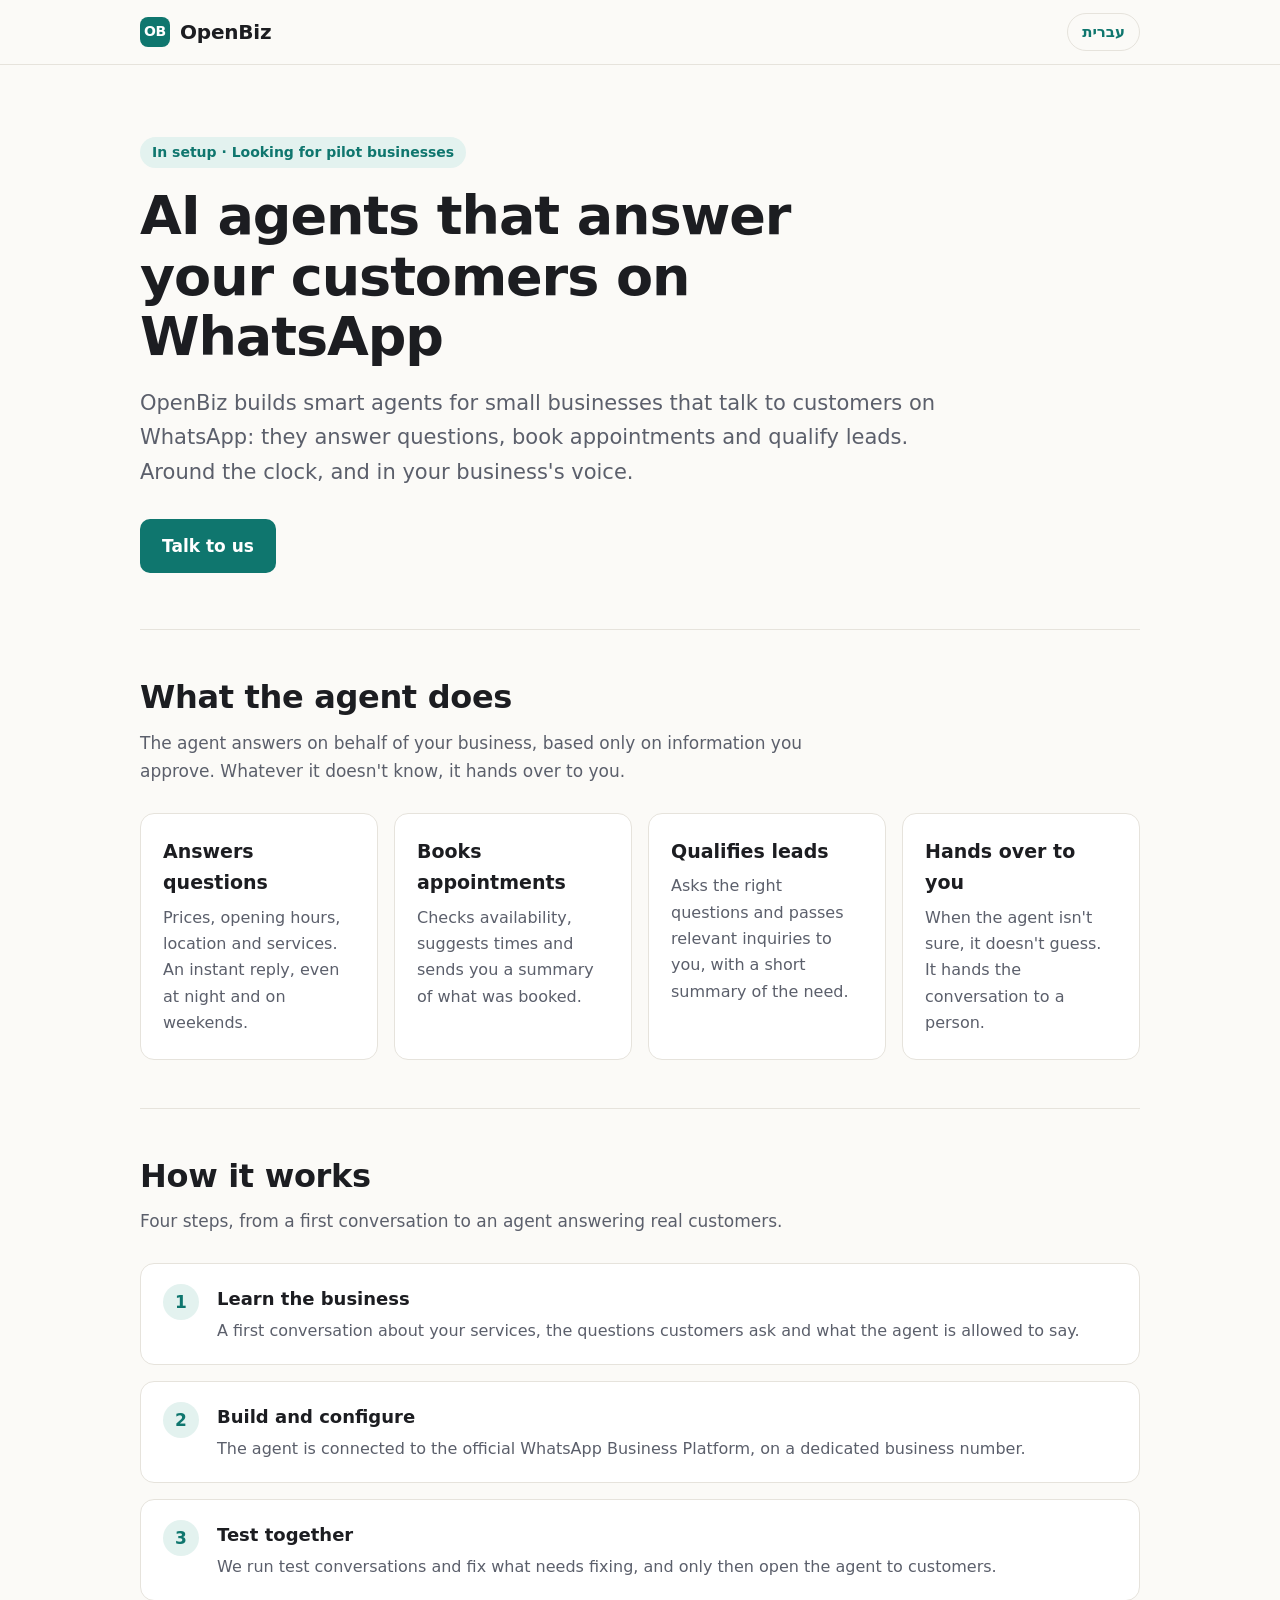
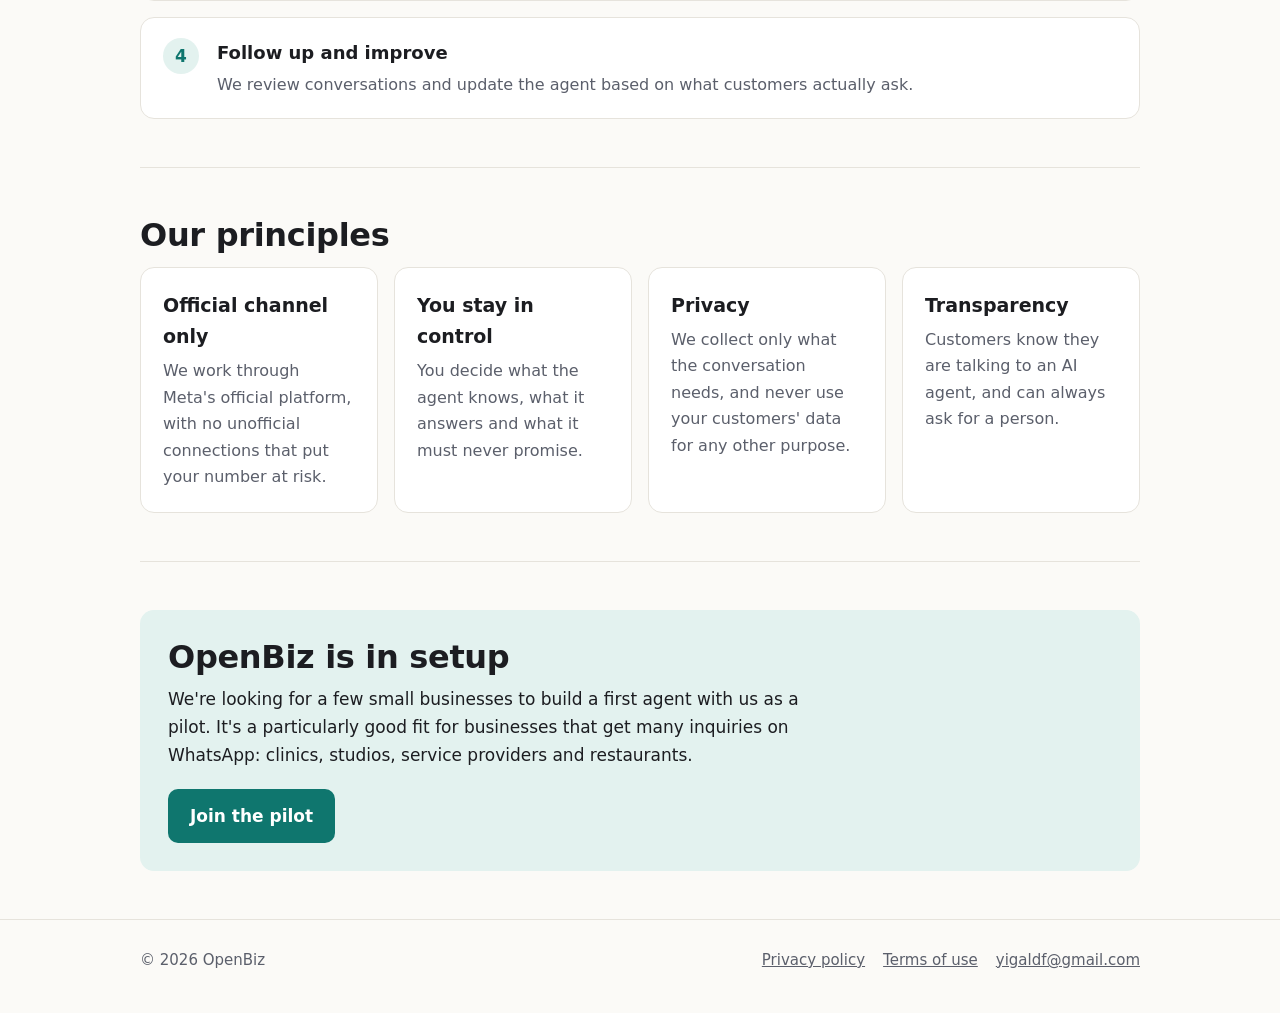
==== en/index.html @ 1d84bdb3 "feat: bilingual OpenBiz landing site with privacy policy, terms and smoke test Co-Authored-By: Claud" ====
<!doctype html>
<html lang="en" dir="ltr">
<head>
  <meta charset="utf-8">
  <meta name="viewport" content="width=device-width, initial-scale=1">
  <title>OpenBiz – AI agents on WhatsApp for small businesses</title>
  <meta name="description" content="OpenBiz builds AI agents that answer small businesses' customers on WhatsApp: answering questions, booking appointments and qualifying leads, through the official WhatsApp Business Platform.">
  <link rel="canonical" href="https://openbiz.co.il/en/">
  <link rel="alternate" hreflang="he" href="https://openbiz.co.il/">
  <link rel="alternate" hreflang="en" href="https://openbiz.co.il/en/">
  <link rel="alternate" hreflang="x-default" href="https://openbiz.co.il/">
  <meta property="og:type" content="website">
  <meta property="og:site_name" content="OpenBiz">
  <meta property="og:title" content="OpenBiz – AI agents on WhatsApp for small businesses">
  <meta property="og:description" content="AI agents that answer your customers on WhatsApp, around the clock and in your business's voice.">
  <meta property="og:url" content="https://openbiz.co.il/en/">
  <meta property="og:locale" content="en_US">
  <link rel="icon" href="../assets/favicon.svg" type="image/svg+xml">
  <link rel="stylesheet" href="../assets/style.css">
</head>
<body>
  <header class="site-header">
    <div class="wrap">
      <a class="brand" href="./"><span class="brand-mark">OB</span><span>OpenBiz</span></a>
      <a class="lang-switch" href="../" hreflang="he" lang="he">עברית</a>
    </div>
  </header>

  <main>
    <div class="wrap">
      <section class="hero">
        <span class="eyebrow">In setup · Looking for pilot businesses</span>
        <h1>AI agents that answer your customers on WhatsApp</h1>
        <p class="lead">OpenBiz builds smart agents for small businesses that talk to customers on WhatsApp: they answer questions, book appointments and qualify leads. Around the clock, and in your business's voice.</p>
        <a class="btn" href="mailto:yigaldf@gmail.com?subject=OpenBiz">Talk to us</a>
      </section>

      <section id="what">
        <h2>What the agent does</h2>
        <p class="section-intro">The agent answers on behalf of your business, based only on information you approve. Whatever it doesn't know, it hands over to you.</p>
        <div class="grid">
          <div class="card">
            <h3>Answers questions</h3>
            <p>Prices, opening hours, location and services. An instant reply, even at night and on weekends.</p>
          </div>
          <div class="card">
            <h3>Books appointments</h3>
            <p>Checks availability, suggests times and sends you a summary of what was booked.</p>
          </div>
          <div class="card">
            <h3>Qualifies leads</h3>
            <p>Asks the right questions and passes relevant inquiries to you, with a short summary of the need.</p>
          </div>
          <div class="card">
            <h3>Hands over to you</h3>
            <p>When the agent isn't sure, it doesn't guess. It hands the conversation to a person.</p>
          </div>
        </div>
      </section>

      <section id="how">
        <h2>How it works</h2>
        <p class="section-intro">Four steps, from a first conversation to an agent answering real customers.</p>
        <ol class="steps">
          <li><div><h3>Learn the business</h3><p>A first conversation about your services, the questions customers ask and what the agent is allowed to say.</p></div></li>
          <li><div><h3>Build and configure</h3><p>The agent is connected to the official WhatsApp Business Platform, on a dedicated business number.</p></div></li>
          <li><div><h3>Test together</h3><p>We run test conversations and fix what needs fixing, and only then open the agent to customers.</p></div></li>
          <li><div><h3>Follow up and improve</h3><p>We review conversations and update the agent based on what customers actually ask.</p></div></li>
        </ol>
      </section>

      <section id="principles">
        <h2>Our principles</h2>
        <div class="grid">
          <div class="card">
            <h3>Official channel only</h3>
            <p>We work through Meta's official platform, with no unofficial connections that put your number at risk.</p>
          </div>
          <div class="card">
            <h3>You stay in control</h3>
            <p>You decide what the agent knows, what it answers and what it must never promise.</p>
          </div>
          <div class="card">
            <h3>Privacy</h3>
            <p>We collect only what the conversation needs, and never use your customers' data for any other purpose.</p>
          </div>
          <div class="card">
            <h3>Transparency</h3>
            <p>Customers know they are talking to an AI agent, and can always ask for a person.</p>
          </div>
        </div>
      </section>

      <section id="contact">
        <div class="callout">
          <h2>OpenBiz is in setup</h2>
          <p>We're looking for a few small businesses to build a first agent with us as a pilot. It's a particularly good fit for businesses that get many inquiries on WhatsApp: clinics, studios, service providers and restaurants.</p>
          <a class="btn" href="mailto:yigaldf@gmail.com?subject=OpenBiz%20pilot">Join the pilot</a>
        </div>
      </section>
    </div>
  </main>

  <footer class="site-footer">
    <div class="wrap">
      <span>© 2026 OpenBiz</span>
      <nav>
        <a href="privacy/">Privacy policy</a>
        <a href="terms/">Terms of use</a>
        <a href="mailto:yigaldf@gmail.com">yigaldf@gmail.com</a>
      </nav>
    </div>
  </footer>
</body>
</html>
---- assets/style.css ----
:root {
  --bg: #fbfaf7;
  --surface: #ffffff;
  --text: #1c1d21;
  --muted: #5b5f6b;
  --line: #e6e3dc;
  --accent: #0f766e;
  --accent-ink: #ffffff;
  --accent-soft: #e3f2ef;
  --radius: 14px;
  --max: 1040px;
  --font: "Heebo", system-ui, -apple-system, "Segoe UI", Arial, sans-serif;
}

@media (prefers-color-scheme: dark) {
  :root {
    --bg: #131417;
    --surface: #1b1d21;
    --text: #ecebe7;
    --muted: #a3a6ad;
    --line: #2c2f35;
    --accent: #2dd4bf;
    --accent-ink: #0b1f1d;
    --accent-soft: #16302d;
  }
}

* { box-sizing: border-box; }

html { -webkit-text-size-adjust: 100%; }

body {
  margin: 0;
  background: var(--bg);
  color: var(--text);
  font-family: var(--font);
  font-size: 17px;
  line-height: 1.65;
}

a { color: var(--accent); }
a:hover { text-decoration-thickness: 2px; }

.wrap {
  max-width: var(--max);
  margin: 0 auto;
  padding: 0 20px;
}

/* Header */
.site-header {
  border-bottom: 1px solid var(--line);
  background: var(--bg);
}
.site-header .wrap {
  display: flex;
  align-items: center;
  justify-content: space-between;
  gap: 16px;
  min-height: 64px;
}
.brand {
  display: inline-flex;
  align-items: center;
  gap: 10px;
  font-weight: 800;
  font-size: 20px;
  color: var(--text);
  text-decoration: none;
  letter-spacing: -0.01em;
}
.brand-mark {
  width: 30px;
  height: 30px;
  border-radius: 8px;
  background: var(--accent);
  color: var(--accent-ink);
  display: grid;
  place-items: center;
  font-size: 14px;
  font-weight: 800;
  direction: ltr;
}
.lang-switch {
  font-size: 15px;
  font-weight: 600;
  text-decoration: none;
  border: 1px solid var(--line);
  border-radius: 999px;
  padding: 6px 14px;
}

/* Hero */
.hero { padding: 72px 0 56px; }
.eyebrow {
  display: inline-block;
  background: var(--accent-soft);
  color: var(--accent);
  font-weight: 700;
  font-size: 14px;
  border-radius: 999px;
  padding: 4px 12px;
  margin-bottom: 18px;
}
.hero h1 {
  font-size: clamp(32px, 6vw, 54px);
  line-height: 1.12;
  margin: 0 0 18px;
  letter-spacing: -0.02em;
  max-width: 18ch;
}
.hero p.lead {
  font-size: clamp(18px, 2.4vw, 21px);
  color: var(--muted);
  max-width: 60ch;
  margin: 0 0 30px;
}
.btn {
  display: inline-block;
  background: var(--accent);
  color: var(--accent-ink);
  font-weight: 700;
  text-decoration: none;
  border-radius: 10px;
  padding: 13px 22px;
}
.btn:hover { filter: brightness(1.06); }

/* Sections */
section { padding: 48px 0; }
section + section { border-top: 1px solid var(--line); }
h2 {
  font-size: clamp(24px, 3.4vw, 32px);
  line-height: 1.2;
  margin: 0 0 12px;
  letter-spacing: -0.01em;
}
.section-intro {
  color: var(--muted);
  max-width: 62ch;
  margin: 0 0 28px;
}

.grid {
  display: grid;
  grid-template-columns: repeat(auto-fit, minmax(230px, 1fr));
  gap: 16px;
}
.card {
  background: var(--surface);
  border: 1px solid var(--line);
  border-radius: var(--radius);
  padding: 22px;
}
.card h3 { margin: 0 0 6px; font-size: 19px; }
.card p { margin: 0; color: var(--muted); font-size: 16px; }

.steps {
  list-style: none;
  padding: 0;
  margin: 0;
  counter-reset: step;
  display: grid;
  gap: 16px;
}
.steps li {
  counter-increment: step;
  background: var(--surface);
  border: 1px solid var(--line);
  border-radius: var(--radius);
  padding: 20px 22px;
  display: grid;
  grid-template-columns: 40px 1fr;
  gap: 14px;
  align-items: start;
}
.steps li::before {
  content: counter(step);
  width: 36px;
  height: 36px;
  border-radius: 50%;
  background: var(--accent-soft);
  color: var(--accent);
  font-weight: 800;
  display: grid;
  place-items: center;
}
.steps h3 { margin: 0 0 4px; font-size: 18px; }
.steps p { margin: 0; color: var(--muted); font-size: 16px; }

.callout {
  background: var(--accent-soft);
  border-radius: var(--radius);
  padding: 28px;
}
.callout h2 { margin-bottom: 8px; }
.callout p { margin: 0 0 20px; max-width: 62ch; }

/* Legal pages */
.doc { padding: 48px 0 64px; max-width: 760px; }
.doc h1 { font-size: clamp(28px, 4.5vw, 40px); line-height: 1.15; margin: 0 0 6px; }
.doc .updated { color: var(--muted); margin: 0 0 32px; font-size: 15px; }
.doc h2 { font-size: 22px; margin: 36px 0 8px; }
.doc ul { padding-inline-start: 22px; }
.doc li { margin-bottom: 6px; }
.doc .note {
  border-inline-start: 4px solid var(--accent);
  background: var(--surface);
  padding: 14px 18px;
  border-radius: 8px;
  color: var(--muted);
}

/* Footer */
.site-footer {
  border-top: 1px solid var(--line);
  padding: 28px 0 40px;
  color: var(--muted);
  font-size: 15px;
}
.site-footer .wrap {
  display: flex;
  flex-wrap: wrap;
  gap: 10px 22px;
  justify-content: space-between;
}
.site-footer nav { display: flex; flex-wrap: wrap; gap: 8px 18px; }
.site-footer a { color: var(--muted); }

.ltr { direction: ltr; unicode-bidi: isolate; }

@media (max-width: 560px) {
  body { font-size: 16px; }
  .hero { padding: 48px 0 40px; }
  section { padding: 36px 0; }
  .callout { padding: 22px; }
}
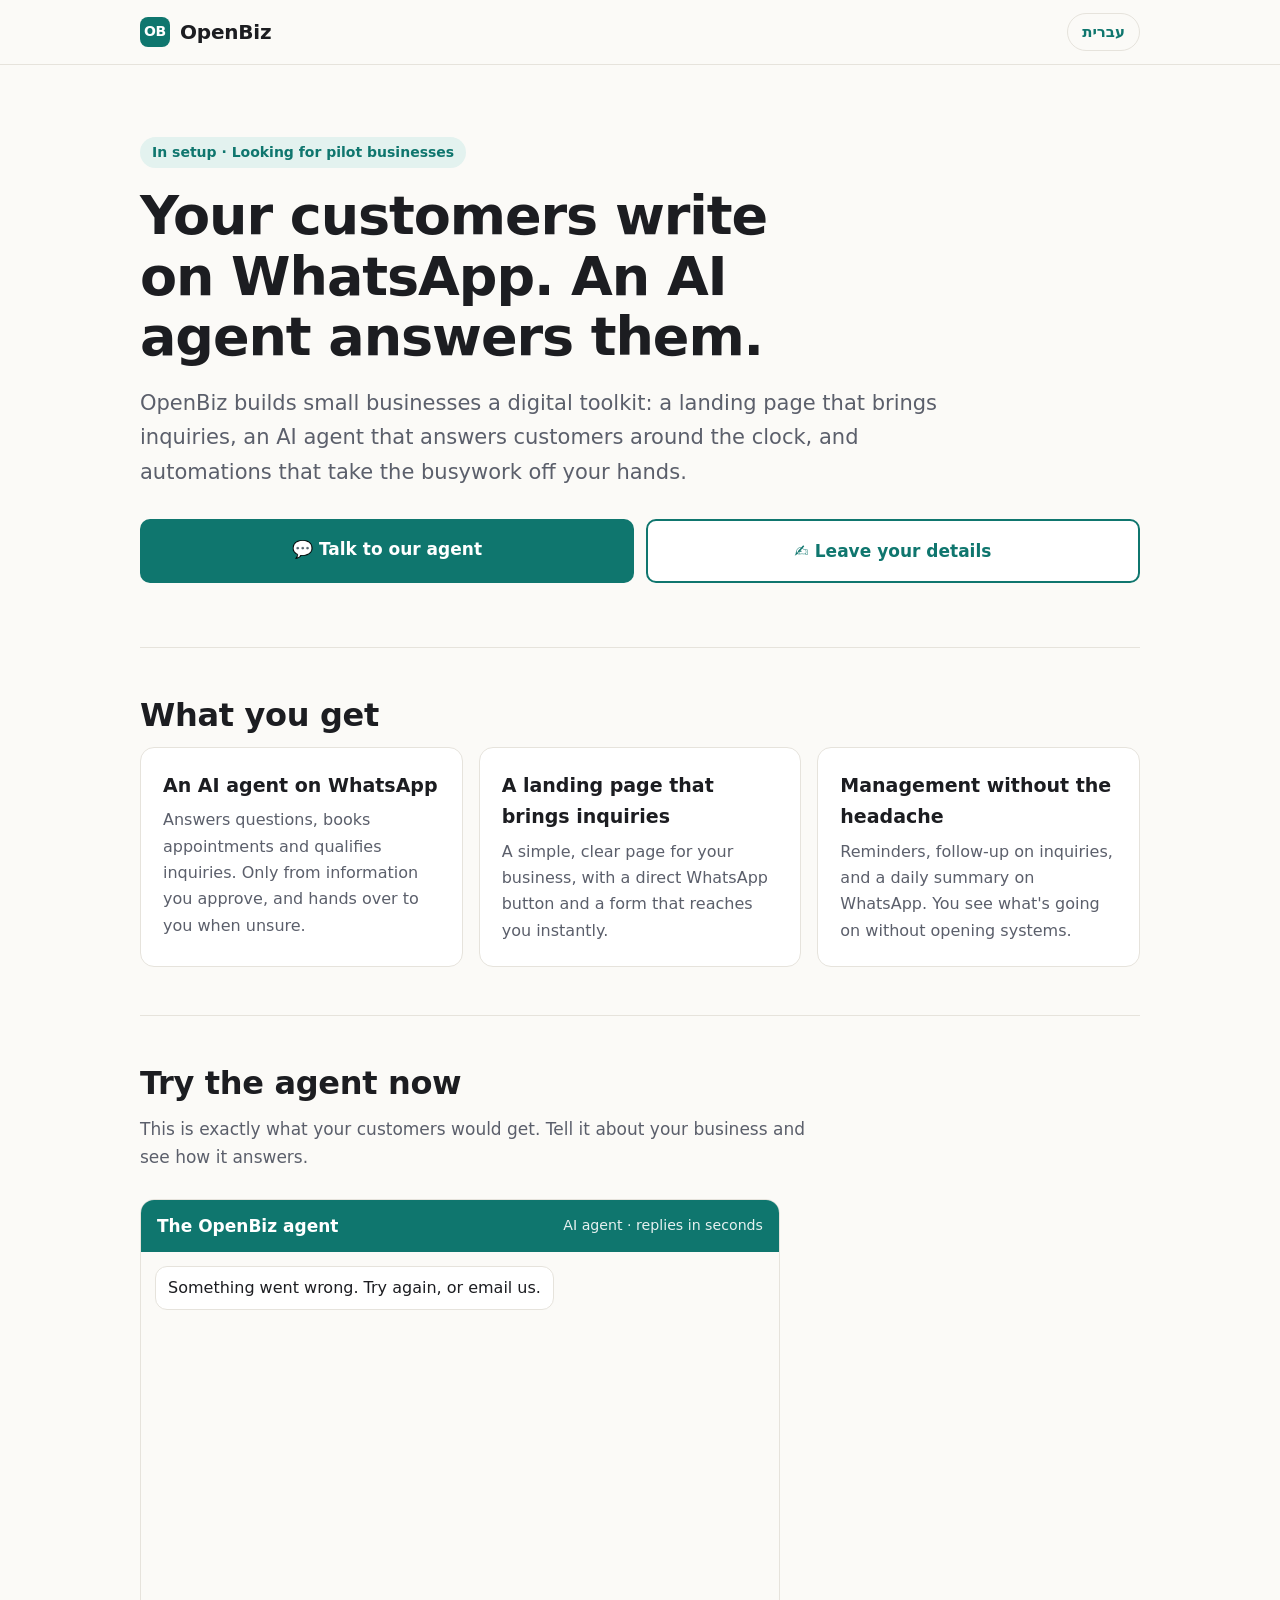
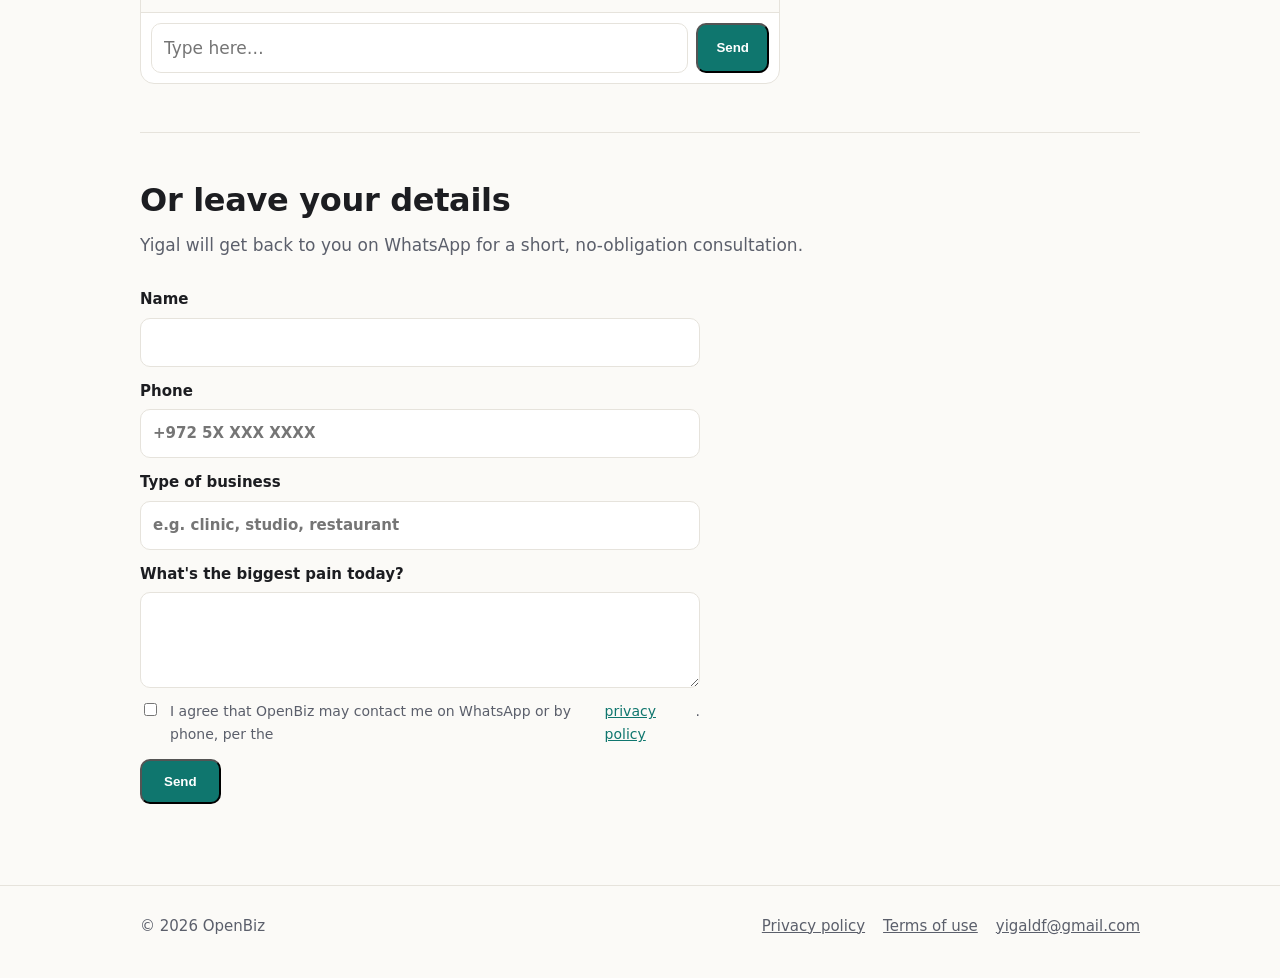
==== commit b36624fa: "feat: site v2 — direct landing page with contact form, in-page agent chat, hidden WhatsApp button (h" ====
--- a/en/index.html
+++ b/en/index.html
@@ -3,22 +3,22 @@
 <head>
   <meta charset="utf-8">
   <meta name="viewport" content="width=device-width, initial-scale=1">
-  <title>OpenBiz – AI agents on WhatsApp for small businesses</title>
-  <meta name="description" content="OpenBiz builds AI agents that answer small businesses' customers on WhatsApp: answering questions, booking appointments and qualifying leads, through the official WhatsApp Business Platform.">
+  <title>OpenBiz – AI agents for small businesses</title>
+  <meta name="description" content="OpenBiz builds small businesses a digital toolkit: a landing page, customer acquisition, and an AI agent that answers customers on WhatsApp. Talk to our agent now.">
   <link rel="canonical" href="https://openbiz.co.il/en/">
   <link rel="alternate" hreflang="he" href="https://openbiz.co.il/">
   <link rel="alternate" hreflang="en" href="https://openbiz.co.il/en/">
   <link rel="alternate" hreflang="x-default" href="https://openbiz.co.il/">
   <meta property="og:type" content="website">
   <meta property="og:site_name" content="OpenBiz">
-  <meta property="og:title" content="OpenBiz – AI agents on WhatsApp for small businesses">
-  <meta property="og:description" content="AI agents that answer your customers on WhatsApp, around the clock and in your business's voice.">
+  <meta property="og:title" content="OpenBiz – AI agents for small businesses">
+  <meta property="og:description" content="A landing page, customer acquisition and an AI agent on WhatsApp. Talk to our agent now.">
   <meta property="og:url" content="https://openbiz.co.il/en/">
   <meta property="og:locale" content="en_US">
   <link rel="icon" href="../assets/favicon.svg" type="image/svg+xml">
   <link rel="stylesheet" href="../assets/style.css">
 </head>
-<body>
+<body data-api="https://api.openbiz.co.il" data-whatsapp="">
   <header class="site-header">
     <div class="wrap">
       <a class="brand" href="./"><span class="brand-mark">OB</span><span>OpenBiz</span></a>
@@ -30,73 +30,59 @@
     <div class="wrap">
       <section class="hero">
         <span class="eyebrow">In setup · Looking for pilot businesses</span>
-        <h1>AI agents that answer your customers on WhatsApp</h1>
-        <p class="lead">OpenBiz builds smart agents for small businesses that talk to customers on WhatsApp: they answer questions, book appointments and qualify leads. Around the clock, and in your business's voice.</p>
-        <a class="btn" href="mailto:yigaldf@gmail.com?subject=OpenBiz">Talk to us</a>
+        <h1>Your customers write on WhatsApp. An AI agent answers them.</h1>
+        <p class="lead">OpenBiz builds small businesses a digital toolkit: a landing page that brings inquiries, an AI agent that answers customers around the clock, and automations that take the busywork off your hands.</p>
+        <div class="entries">
+          <a class="btn" href="#chat" data-open-chat>💬 Talk to our agent</a>
+          <a class="btn secondary" href="#contact">✍️ Leave your details</a>
+          <a class="btn secondary" data-wa-link href="#" hidden target="_blank" rel="noopener">📱 WhatsApp</a>
+        </div>
       </section>
 
       <section id="what">
-        <h2>What the agent does</h2>
-        <p class="section-intro">The agent answers on behalf of your business, based only on information you approve. Whatever it doesn't know, it hands over to you.</p>
+        <h2>What you get</h2>
         <div class="grid">
           <div class="card">
-            <h3>Answers questions</h3>
-            <p>Prices, opening hours, location and services. An instant reply, even at night and on weekends.</p>
+            <h3>An AI agent on WhatsApp</h3>
+            <p>Answers questions, books appointments and qualifies inquiries. Only from information you approve, and hands over to you when unsure.</p>
           </div>
           <div class="card">
-            <h3>Books appointments</h3>
-            <p>Checks availability, suggests times and sends you a summary of what was booked.</p>
+            <h3>A landing page that brings inquiries</h3>
+            <p>A simple, clear page for your business, with a direct WhatsApp button and a form that reaches you instantly.</p>
           </div>
           <div class="card">
-            <h3>Qualifies leads</h3>
-            <p>Asks the right questions and passes relevant inquiries to you, with a short summary of the need.</p>
-          </div>
-          <div class="card">
-            <h3>Hands over to you</h3>
-            <p>When the agent isn't sure, it doesn't guess. It hands the conversation to a person.</p>
+            <h3>Management without the headache</h3>
+            <p>Reminders, follow-up on inquiries, and a daily summary on WhatsApp. You see what's going on without opening systems.</p>
           </div>
         </div>
       </section>
 
-      <section id="how">
-        <h2>How it works</h2>
-        <p class="section-intro">Four steps, from a first conversation to an agent answering real customers.</p>
-        <ol class="steps">
-          <li><div><h3>Learn the business</h3><p>A first conversation about your services, the questions customers ask and what the agent is allowed to say.</p></div></li>
-          <li><div><h3>Build and configure</h3><p>The agent is connected to the official WhatsApp Business Platform, on a dedicated business number.</p></div></li>
-          <li><div><h3>Test together</h3><p>We run test conversations and fix what needs fixing, and only then open the agent to customers.</p></div></li>
-          <li><div><h3>Follow up and improve</h3><p>We review conversations and update the agent based on what customers actually ask.</p></div></li>
-        </ol>
-      </section>
-
-      <section id="principles">
-        <h2>Our principles</h2>
-        <div class="grid">
-          <div class="card">
-            <h3>Official channel only</h3>
-            <p>We work through Meta's official platform, with no unofficial connections that put your number at risk.</p>
-          </div>
-          <div class="card">
-            <h3>You stay in control</h3>
-            <p>You decide what the agent knows, what it answers and what it must never promise.</p>
-          </div>
-          <div class="card">
-            <h3>Privacy</h3>
-            <p>We collect only what the conversation needs, and never use your customers' data for any other purpose.</p>
-          </div>
-          <div class="card">
-            <h3>Transparency</h3>
-            <p>Customers know they are talking to an AI agent, and can always ask for a person.</p>
+      <section id="chat-section">
+        <h2>Try the agent now</h2>
+        <p class="section-intro">This is exactly what your customers would get. Tell it about your business and see how it answers.</p>
+        <div class="chat" id="chat">
+          <div class="chat-head"><span>The OpenBiz agent</span><small>AI agent · replies in seconds</small></div>
+          <div class="chat-log" aria-live="polite"></div>
+          <div class="chat-input">
+            <input type="text" placeholder="Type here…" autocomplete="off" aria-label="Message to the agent">
+            <button type="button" class="btn">Send</button>
           </div>
         </div>
       </section>
 
       <section id="contact">
-        <div class="callout">
-          <h2>OpenBiz is in setup</h2>
-          <p>We're looking for a few small businesses to build a first agent with us as a pilot. It's a particularly good fit for businesses that get many inquiries on WhatsApp: clinics, studios, service providers and restaurants.</p>
-          <a class="btn" href="mailto:yigaldf@gmail.com?subject=OpenBiz%20pilot">Join the pilot</a>
-        </div>
+        <h2>Or leave your details</h2>
+        <p class="section-intro">Yigal will get back to you on WhatsApp for a short, no-obligation consultation.</p>
+        <form class="form" id="lead-form" novalidate>
+          <label>Name <input name="name" type="text" required maxlength="120" autocomplete="name"></label>
+          <label>Phone <input name="phone" type="tel" required maxlength="40" autocomplete="tel" placeholder="+972 5X XXX XXXX"></label>
+          <label>Type of business <input name="business_type" type="text" required maxlength="120" placeholder="e.g. clinic, studio, restaurant"></label>
+          <label>What's the biggest pain today? <textarea name="message" maxlength="2000"></textarea></label>
+          <div class="hp" aria-hidden="true"><label>Website <input name="website" type="text" tabindex="-1" autocomplete="off"></label></div>
+          <label class="consent"><input name="consent" type="checkbox" required> I agree that OpenBiz may contact me on WhatsApp or by phone, per the <a href="privacy/">privacy policy</a>.</label>
+          <div><button type="submit" class="btn">Send</button></div>
+          <div class="status" id="lead-status" aria-live="polite"></div>
+        </form>
       </section>
     </div>
   </main>
@@ -111,5 +97,6 @@
       </nav>
     </div>
   </footer>
+  <script src="../assets/site.js" defer></script>
 </body>
 </html>
--- a/assets/style.css
+++ b/assets/style.css
@@ -235,3 +235,36 @@
   section { padding: 36px 0; }
   .callout { padding: 22px; }
 }
+
+/* ---------- v2: entry buttons, form, chat ---------- */
+.entries { display: grid; grid-template-columns: repeat(auto-fit, minmax(200px, 1fr)); gap: 12px; margin: 28px 0 8px; }
+.entries .btn { text-align: center; padding: 16px 18px; font-size: 17px; }
+.entries .btn.secondary { background: var(--surface); color: var(--accent); border: 2px solid var(--accent); }
+.entries .btn[hidden] { display: none; }
+
+.form { display: grid; gap: 12px; max-width: 560px; }
+.form label { display: grid; gap: 6px; font-weight: 600; font-size: 15px; }
+.form input, .form textarea {
+  font: inherit; padding: 11px 12px; border: 1px solid var(--line); border-radius: 10px;
+  background: var(--surface); color: var(--text);
+}
+.form textarea { min-height: 96px; resize: vertical; }
+.form .consent { display: flex; gap: 10px; align-items: flex-start; font-weight: 400; font-size: 14px; color: var(--muted); }
+.form .consent input { margin-top: 3px; }
+.form .hp { position: absolute; width: 1px; height: 1px; overflow: hidden; clip: rect(0 0 0 0); clip-path: inset(50%); white-space: nowrap; }
+.status { min-height: 1.4em; font-size: 15px; }
+.status.ok { color: var(--accent); font-weight: 600; }
+.status.err { color: #b42318; }
+
+.chat { background: var(--surface); border: 1px solid var(--line); border-radius: var(--radius); overflow: hidden; max-width: 640px; }
+.chat-head { background: var(--accent); color: var(--accent-ink); padding: 12px 16px; font-weight: 700; display: flex; justify-content: space-between; align-items: center; }
+.chat-head small { font-weight: 400; opacity: .9; }
+.chat-log { height: 360px; overflow-y: auto; padding: 14px; display: flex; flex-direction: column; gap: 8px; background: var(--bg); }
+.chat .msg { max-width: 85%; padding: 9px 12px; border-radius: 12px; line-height: 1.5; white-space: pre-wrap; font-size: 16px; }
+.chat .msg.bot { background: var(--surface); border: 1px solid var(--line); align-self: flex-start; }
+.chat .msg.me { background: var(--accent-soft); align-self: flex-end; }
+.chat .msg.typing { color: var(--muted); font-style: italic; }
+.chat-input { display: flex; gap: 8px; padding: 10px; border-top: 1px solid var(--line); }
+.chat-input input { flex: 1; font: inherit; padding: 10px 12px; border: 1px solid var(--line); border-radius: 10px; background: var(--surface); color: var(--text); }
+.chat-input button { padding: 10px 18px; }
+@media (max-width: 560px) { .chat-log { height: 300px; } }
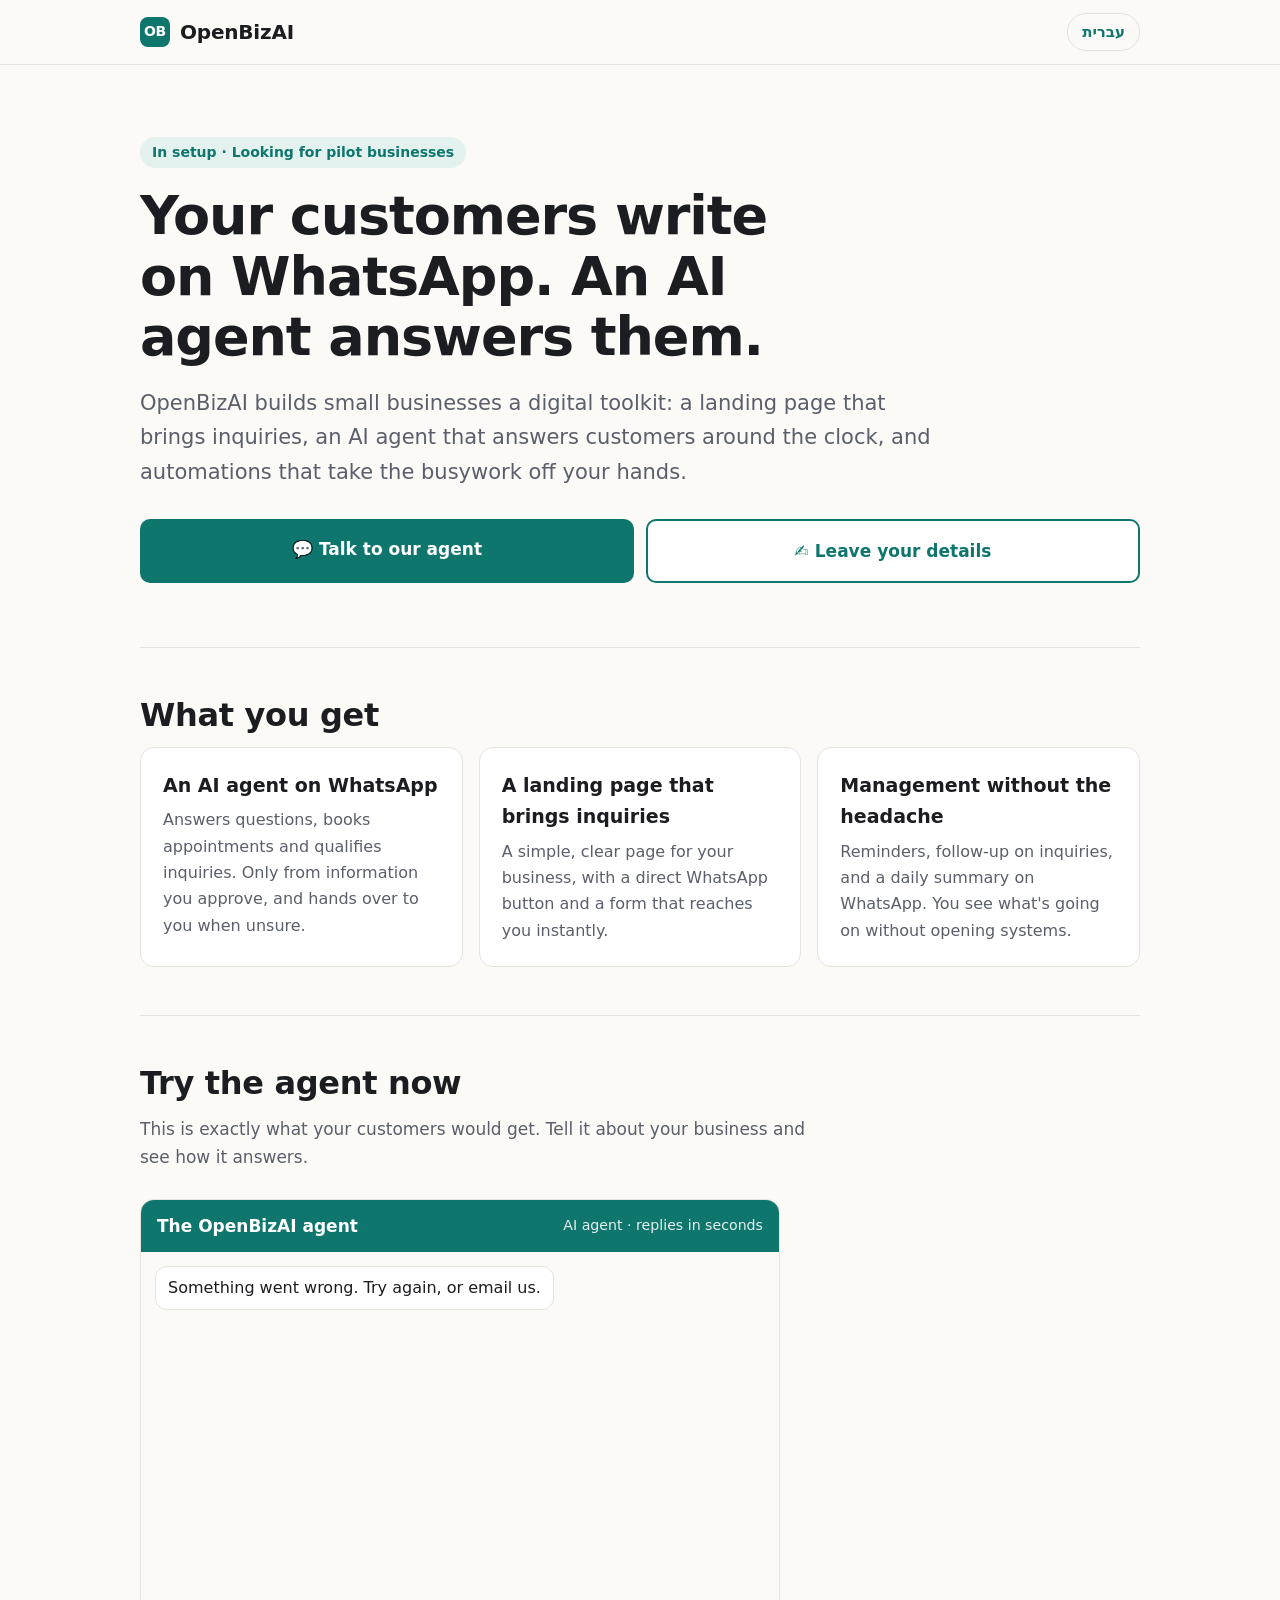
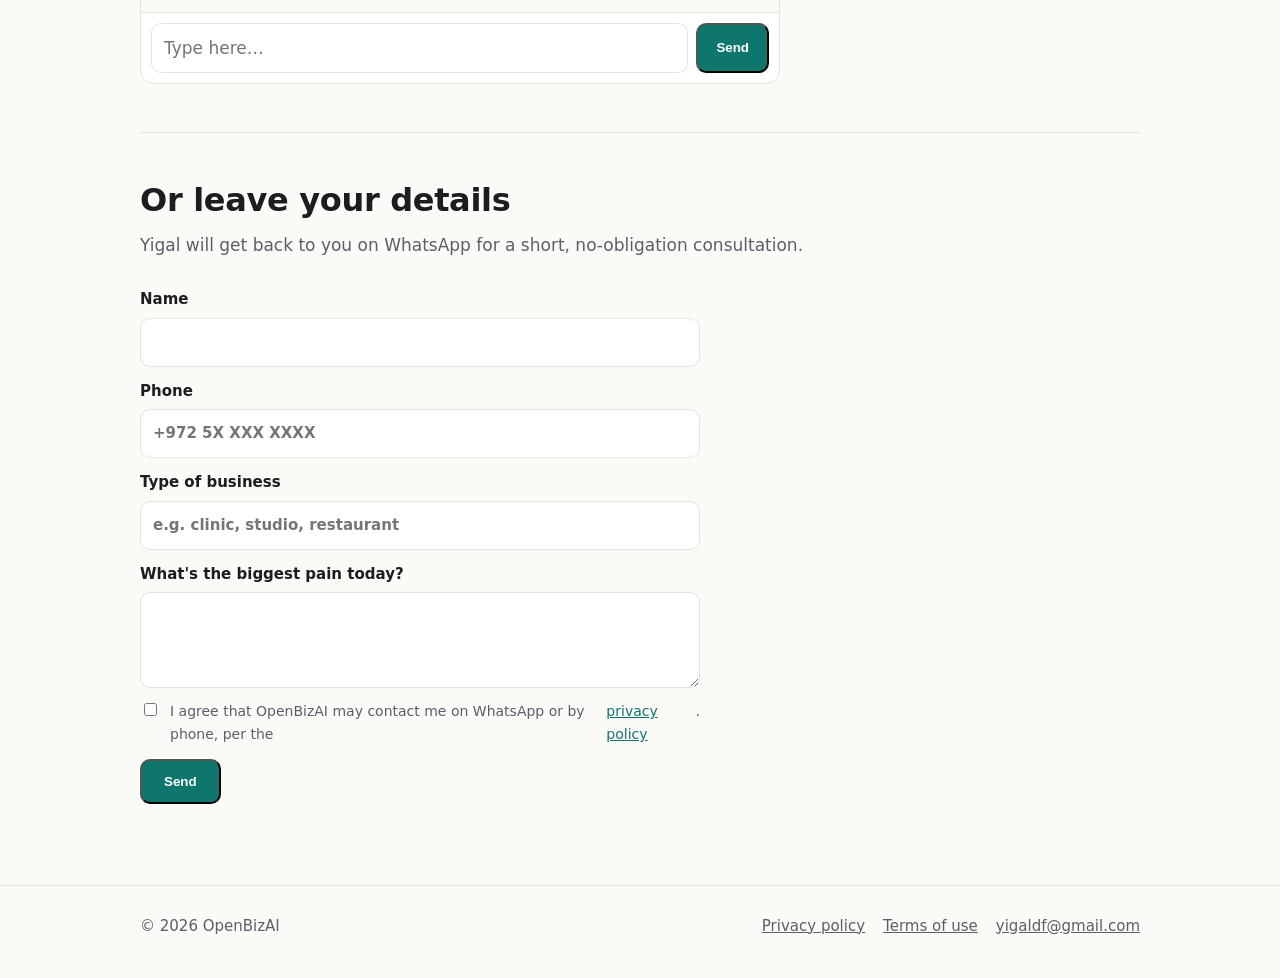
==== commit bfa56a98: "Rebrand to OpenBizAI Co-Authored-By: Claude Fable 5.1 <noreply@anthropic.com>" ====
--- a/en/index.html
+++ b/en/index.html
@@ -3,15 +3,15 @@
 <head>
   <meta charset="utf-8">
   <meta name="viewport" content="width=device-width, initial-scale=1">
-  <title>OpenBiz – AI agents for small businesses</title>
-  <meta name="description" content="OpenBiz builds small businesses a digital toolkit: a landing page, customer acquisition, and an AI agent that answers customers on WhatsApp. Talk to our agent now.">
+  <title>OpenBizAI – AI agents for small businesses</title>
+  <meta name="description" content="OpenBizAI builds small businesses a digital toolkit: a landing page, customer acquisition, and an AI agent that answers customers on WhatsApp. Talk to our agent now.">
   <link rel="canonical" href="https://openbiz.co.il/en/">
   <link rel="alternate" hreflang="he" href="https://openbiz.co.il/">
   <link rel="alternate" hreflang="en" href="https://openbiz.co.il/en/">
   <link rel="alternate" hreflang="x-default" href="https://openbiz.co.il/">
   <meta property="og:type" content="website">
-  <meta property="og:site_name" content="OpenBiz">
-  <meta property="og:title" content="OpenBiz – AI agents for small businesses">
+  <meta property="og:site_name" content="OpenBizAI">
+  <meta property="og:title" content="OpenBizAI – AI agents for small businesses">
   <meta property="og:description" content="A landing page, customer acquisition and an AI agent on WhatsApp. Talk to our agent now.">
   <meta property="og:url" content="https://openbiz.co.il/en/">
   <meta property="og:locale" content="en_US">
@@ -21,7 +21,7 @@
 <body data-api="https://api.openbiz.co.il" data-whatsapp="">
   <header class="site-header">
     <div class="wrap">
-      <a class="brand" href="./"><span class="brand-mark">OB</span><span>OpenBiz</span></a>
+      <a class="brand" href="./"><span class="brand-mark">OB</span><span>OpenBizAI</span></a>
       <a class="lang-switch" href="../" hreflang="he" lang="he">עברית</a>
     </div>
   </header>
@@ -31,7 +31,7 @@
       <section class="hero">
         <span class="eyebrow">In setup · Looking for pilot businesses</span>
         <h1>Your customers write on WhatsApp. An AI agent answers them.</h1>
-        <p class="lead">OpenBiz builds small businesses a digital toolkit: a landing page that brings inquiries, an AI agent that answers customers around the clock, and automations that take the busywork off your hands.</p>
+        <p class="lead">OpenBizAI builds small businesses a digital toolkit: a landing page that brings inquiries, an AI agent that answers customers around the clock, and automations that take the busywork off your hands.</p>
         <div class="entries">
           <a class="btn" href="#chat" data-open-chat>💬 Talk to our agent</a>
           <a class="btn secondary" href="#contact">✍️ Leave your details</a>
@@ -61,7 +61,7 @@
         <h2>Try the agent now</h2>
         <p class="section-intro">This is exactly what your customers would get. Tell it about your business and see how it answers.</p>
         <div class="chat" id="chat">
-          <div class="chat-head"><span>The OpenBiz agent</span><small>AI agent · replies in seconds</small></div>
+          <div class="chat-head"><span>The OpenBizAI agent</span><small>AI agent · replies in seconds</small></div>
           <div class="chat-log" aria-live="polite"></div>
           <div class="chat-input">
             <input type="text" placeholder="Type here…" autocomplete="off" aria-label="Message to the agent">
@@ -79,7 +79,7 @@
           <label>Type of business <input name="business_type" type="text" required maxlength="120" placeholder="e.g. clinic, studio, restaurant"></label>
           <label>What's the biggest pain today? <textarea name="message" maxlength="2000"></textarea></label>
           <div class="hp" aria-hidden="true"><label>Website <input name="website" type="text" tabindex="-1" autocomplete="off"></label></div>
-          <label class="consent"><input name="consent" type="checkbox" required> I agree that OpenBiz may contact me on WhatsApp or by phone, per the <a href="privacy/">privacy policy</a>.</label>
+          <label class="consent"><input name="consent" type="checkbox" required> I agree that OpenBizAI may contact me on WhatsApp or by phone, per the <a href="privacy/">privacy policy</a>.</label>
           <div><button type="submit" class="btn">Send</button></div>
           <div class="status" id="lead-status" aria-live="polite"></div>
         </form>
@@ -89,7 +89,7 @@
 
   <footer class="site-footer">
     <div class="wrap">
-      <span>© 2026 OpenBiz</span>
+      <span>© 2026 OpenBizAI</span>
       <nav>
         <a href="privacy/">Privacy policy</a>
         <a href="terms/">Terms of use</a>
@@ -98,5 +98,7 @@
     </div>
   </footer>
   <script src="../assets/site.js" defer></script>
+  <!-- Cloudflare Web Analytics: cookieless page-view counts, no individual tracking -->
+  <script type="module" src="https://static.cloudflareinsights.com/beacon.min.js" data-cf-beacon='{"token": "da48ae6f92434eb488f0806ab7107b5d"}'></script>
 </body>
 </html>
